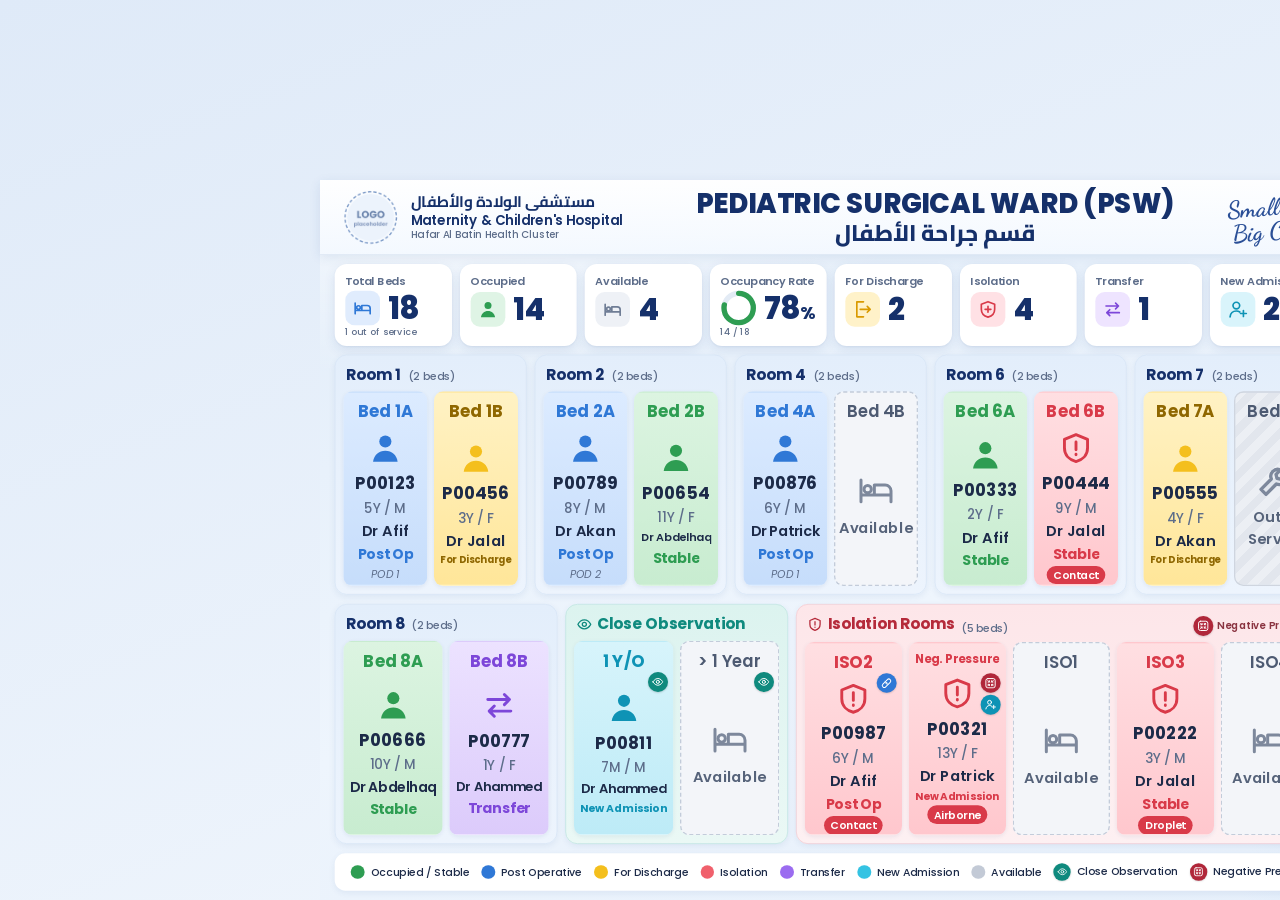
==== index.html @ b3c155cd "Add files via upload" ====
<!DOCTYPE html>
<html lang="en">
<head>
  <meta charset="utf-8">
  <meta name="viewport" content="width=device-width, initial-scale=1">
  <meta name="robots" content="noindex, nofollow">
  <meta name="referrer" content="no-referrer">
  <title>PSW Ward Board</title>
  <link rel="icon" href="assets/icons/favicon.svg" type="image/svg+xml">
  <link rel="preconnect" href="https://fonts.googleapis.com">
  <link rel="preconnect" href="https://fonts.gstatic.com" crossorigin>
  <link href="https://fonts.googleapis.com/css2?family=Poppins:wght@400;500;600;700;800&family=Cairo:wght@500;700;800&family=Dancing+Script:wght@600;700&display=swap" rel="stylesheet">
  <link rel="stylesheet" href="css/style.css">
  <link rel="stylesheet" href="css/dashboard.css">
</head>
<body class="tv">
  <div id="viewport">
    <div id="stage" aria-live="off">

      <header class="hdr">
        <div class="brand">
          <div class="logo-slot"><img id="logo" src="assets/logo-placeholder.png" alt="Hospital logo"></div>
          <div class="brand-text">
            <div class="ar brand-ar" id="hospitalNameAr"></div>
            <div class="brand-en" id="hospitalName"></div>
            <div class="brand-cluster" id="cluster"></div>
          </div>
        </div>
        <div class="title">
          <h1 id="deptName"></h1>
          <div class="ar title-ar" id="deptNameAr"></div>
        </div>
        <div class="tagline" id="tagline"></div>
        <div class="clock">
          <div class="clock-date" id="clockDate">&nbsp;</div>
          <div class="clock-time" id="clockTime">&nbsp;</div>
        </div>
      </header>

      <section class="kpis" id="kpis"></section>

      <main class="ward" id="ward"></main>

      <aside class="side">
        <section class="panel summary">
          <h2 id="h-summary"></h2>
          <div id="summary"></div>
        </section>
        <section class="panel oncall">
          <h2 id="h-oncall"></h2>
          <div id="oncall"></div>
        </section>
        <section class="emergency" id="emergency"></section>
      </aside>

      <footer class="ftr">
        <div class="legend" id="legend"></div>
        <div class="sync" id="sync"></div>
      </footer>

      <div class="conn-banner" id="connBanner" role="status" hidden></div>
    </div>
  </div>
  <div class="fs-hint" id="fsHint">Press F or double-click for full screen</div>

  <script src="js/config.js"></script>
  <script src="js/app.js"></script>
  <script src="js/engine.js"></script>
  <script src="js/seed.js"></script>
  <script src="js/api.js"></script>
  <script src="js/dashboard.js"></script>
</body>
</html>
---- css/style.css ----
/* PSW Smart Ward Board — shared tokens and bed cards */
:root {
  --bg-1: #dfeaf8;
  --bg-2: #f2f7fd;
  --panel: #ffffff;
  --panel-soft: #edf4fc;
  --line: #d5e2f2;
  --navy: #15306a;
  --ink: #1c2a48;
  --muted: #5d6d8a;
  --shadow: 0 6px 18px rgba(33, 72, 140, .10), 0 1px 3px rgba(33, 72, 140, .08);
  --shadow-sm: 0 3px 10px rgba(33, 72, 140, .08);

  /* status palette */
  --stable: #2e9d52;     --stable-bg: #dcf4e1;   --stable-bg2: #c8ecd0;
  --postop: #2f78d6;     --postop-bg: #dcebff;   --postop-bg2: #c6ddfb;
  --discharge: #b88400;  --discharge-bg: #fff2c4; --discharge-bg2: #ffe699; --discharge-dot: #f4bf1d;
  --isolation: #d93a49;  --isolation-bg: #ffdfe2; --isolation-bg2: #ffc7cd;
  --transfer: #7d47d9;   --transfer-bg: #ece2ff;  --transfer-bg2: #dccbfb;
  --newadm: #0e93b5;     --newadm-bg: #d7f4fb;    --newadm-bg2: #bdebf7;
  --avail: #8390a6;      --avail-bg: #f3f5f9;
  --obs: #0f8a7e;
  --np: #b0273a;

  --font: "Poppins", "Cairo", system-ui, "Segoe UI", Arial, sans-serif;
  --font-ar: "Cairo", "Poppins", "Segoe UI", Tahoma, sans-serif;
  --font-script: "Dancing Script", "Segoe Script", "Brush Script MT", cursive;
}

* { box-sizing: border-box; }
[hidden] { display: none !important; }
html, body { margin: 0; padding: 0; }
body { font-family: var(--font); color: var(--ink); -webkit-font-smoothing: antialiased; }
[lang="ar"] body, .ar { font-family: var(--font-ar); }
.ic { width: 1em; height: 1em; flex: none; display: inline-block; vertical-align: middle; }
button { font-family: inherit; }
:focus-visible { outline: 3px solid #2f78d6; outline-offset: 2px; }

/* ------------------------------------------------------------ bed card */
.bedcard {
  --c: var(--stable); --bg: var(--stable-bg); --bg2: var(--stable-bg2);
  position: relative; display: flex; flex-direction: column; min-width: 0;
  border-radius: 14px; border: 2px solid transparent;
  background: linear-gradient(180deg, var(--bg) 0%, var(--bg2) 100%);
  box-shadow: 0 2px 6px rgba(20, 50, 110, .08);
  color: var(--ink); text-align: center; overflow: hidden; padding: 0; font: inherit;
}
.bedcard.s-stable    { --c: var(--stable);    --bg: var(--stable-bg);    --bg2: var(--stable-bg2); }
.bedcard.s-postop    { --c: var(--postop);    --bg: var(--postop-bg);    --bg2: var(--postop-bg2); }
.bedcard.s-discharge { --c: var(--discharge); --bg: var(--discharge-bg); --bg2: var(--discharge-bg2); }
.bedcard.s-isolation { --c: var(--isolation); --bg: var(--isolation-bg); --bg2: var(--isolation-bg2); }
.bedcard.s-transfer  { --c: var(--transfer);  --bg: var(--transfer-bg);  --bg2: var(--transfer-bg2); }
.bedcard.s-newadm    { --c: var(--newadm);    --bg: var(--newadm-bg);    --bg2: var(--newadm-bg2); }
.bedcard.s-available { --c: var(--avail); background: var(--avail-bg); border: 2px dashed #c3ccda; box-shadow: none; }
.bedcard.s-oos {
  --c: #7a8496; border: 2px solid #cfd5df; box-shadow: none;
  background: repeating-linear-gradient(135deg, #eceff4 0 12px, #e2e6ed 12px 24px);
}

.bc-head { display: flex; align-items: center; justify-content: center; gap: 4px; padding: .5em .4em 0; position: relative; }
.bc-label { font-weight: 700; color: var(--c); white-space: nowrap; overflow: hidden; max-width: 100%; }
.s-available .bc-label, .s-oos .bc-label { color: #4d5a72; font-weight: 600; }
.s-discharge .bc-label { color: #8f6700; }
.bc-badges { position: absolute; top: 2.25em; right: .3em; display: flex; flex-direction: column; gap: 3px; }
.badge {
  display: grid; place-items: center; width: 1.35em; height: 1.35em; border-radius: 50%;
  color: #fff; font-size: .8em; box-shadow: 0 1px 3px rgba(0,0,0,.18);
}
.badge .ic { width: .8em; height: .8em; }
.b-obs { background: var(--obs); }
.b-np { background: var(--np); }
.b-iso { background: var(--isolation); }
.b-postop { background: var(--postop); }
.b-newadm { background: var(--newadm); }
.bc-badges .b-obs, .bc-badges .b-np { order: -1; }

.bc-body { flex: 1; display: flex; flex-direction: column; align-items: center; justify-content: center; gap: .12em; padding: .15em .35em .55em; min-width: 0; width: 100%; }
.bc-icon { color: var(--c); font-size: 2.1em; line-height: 1; margin: .05em 0 .12em; }
.s-discharge .bc-icon { color: var(--discharge-dot); }
.s-available .bc-icon, .s-oos .bc-icon { font-size: 2.6em; color: #7d889c; }
.bc-code { font-weight: 700; letter-spacing: .02em; color: var(--ink); }
.bc-hidden { color: var(--muted); }
.bc-meta { color: var(--muted); font-weight: 500; }
.bc-doc { font-weight: 600; color: var(--ink); }
.bc-status { font-weight: 700; color: var(--c); }
.s-discharge .bc-status { color: #8f6700; }
.bc-iso {
  font-weight: 600; font-size: .78em; color: #fff; background: var(--isolation);
  border-radius: 999px; padding: .08em .6em; max-width: 100%;
}
.bc-note { font-size: .78em; color: var(--muted); font-style: italic; }
.bc-empty { font-weight: 600; color: #56637a; }
.fit { white-space: nowrap; overflow: hidden; max-width: 100%; text-overflow: clip; }

@keyframes pswChanged {
  0% { box-shadow: 0 0 0 0 rgba(47, 120, 214, .0); }
  25% { box-shadow: 0 0 0 6px rgba(47, 120, 214, .45); }
  100% { box-shadow: 0 0 0 0 rgba(47, 120, 214, 0); }
}
.bedcard.changed { animation: pswChanged 2.4s ease-out 2; }
@media (prefers-reduced-motion: reduce) { .bedcard.changed { animation: none; outline: 3px solid var(--postop); } }

/* legend dots */
.dot { width: .95em; height: .95em; border-radius: 50%; display: inline-block; flex: none; }
.dot.stable { background: var(--stable); } .dot.postop { background: var(--postop); }
.dot.discharge { background: var(--discharge-dot); } .dot.isolation { background: #f0606c; }
.dot.transfer { background: #9b6cf0; } .dot.newadm { background: #34c3e3; } .dot.available { background: #c3cad6; }
---- css/dashboard.css ----
/* PSW Smart Ward Board — TV dashboard. Designed on a fixed 1920×1080 stage, scaled to the screen. */
html, body.tv { width: 100%; height: 100%; overflow: hidden; background: #cfdff2; }
body.tv.hide-cursor { cursor: none; }
#viewport { position: fixed; inset: 0; display: grid; place-items: center; overflow: hidden;
  background: linear-gradient(160deg, var(--bg-1), var(--bg-2)); }
#stage {
  width: 1920px; height: 1080px; flex: none; position: relative;
  transform-origin: center center; transform: scale(var(--scale, 1));
  display: grid; grid-template-columns: 1fr 372px; grid-template-rows: 112px 122px 1fr 56px;
  gap: 14px 16px; padding: 0 22px 14px;
  background:
    radial-gradient(1200px 500px at 10% 0%, rgba(255,255,255,.75), transparent 60%),
    radial-gradient(900px 600px at 100% 100%, rgba(197, 222, 250, .6), transparent 60%),
    linear-gradient(165deg, #e2edf9 0%, #eef5fd 55%, #e4eefa 100%);
  font-size: 19px;
}

/* ------------------------------------------------------------ header */
.hdr {
  grid-column: 1 / -1; margin: 0 -22px; padding: 0 34px;
  display: grid; grid-template-columns: 500px 1fr 300px 262px; align-items: center; gap: 12px;
  background: linear-gradient(180deg, rgba(255,255,255,.95), rgba(244,249,255,.9));
  box-shadow: 0 4px 16px rgba(33, 72, 140, .10); border-bottom: 1px solid #dbe6f4;
}
.brand { display: flex; align-items: center; gap: 18px; min-width: 0; }
.logo-slot { width: 84px; height: 84px; flex: none; display: grid; place-items: center; }
.logo-slot img { max-width: 100%; max-height: 100%; object-fit: contain; }
.brand-text { min-width: 0; line-height: 1.25; }
.brand-ar { font-size: 23px; font-weight: 700; color: var(--navy); }
.brand-en { font-size: 20px; font-weight: 600; color: var(--navy); white-space: nowrap; }
.brand-cluster { font-size: 15px; color: var(--muted); font-weight: 500; }
.title { text-align: center; line-height: 1.1; min-width: 0; }
.title h1 { margin: 0; font-size: 41px; font-weight: 800; color: var(--navy); letter-spacing: .005em; white-space: nowrap; }
.title-ar { font-size: 34px; font-weight: 800; color: var(--navy); margin-top: 2px; }
.tagline {
  font-family: var(--font-script); font-size: 36px; font-weight: 700; color: #2a4f97; line-height: 1;
  transform: rotate(-5deg); text-align: center; white-space: pre-line;
}
.tagline .heart { color: #3b6fd0; font-family: var(--font); font-size: .7em; }
.clock { border-left: 2px solid #c9d8ec; padding-left: 26px; line-height: 1.15; }
.clock-date { font-size: 23px; font-weight: 600; color: var(--ink); }
.clock-time { font-size: 46px; font-weight: 800; color: var(--navy); letter-spacing: .01em; font-variant-numeric: tabular-nums; }
.clock-time small { font-size: 22px; font-weight: 700; margin-left: 4px; }

/* ------------------------------------------------------------ KPI cards */
.kpis { grid-column: 1; grid-row: 2; display: grid; grid-template-columns: repeat(8, 1fr); gap: 12px; }
.kpi {
  background: var(--panel); border-radius: 18px; box-shadow: var(--shadow);
  padding: 14px 14px 10px 16px; display: grid; grid-template-rows: auto 1fr auto; min-width: 0;
}
.kpi-label { font-size: 16.5px; font-weight: 600; color: var(--muted); white-space: nowrap; overflow: hidden; }
.kpi-main { display: flex; align-items: center; gap: 12px; }
.kpi-icon { width: 52px; height: 52px; border-radius: 14px; display: grid; place-items: center; font-size: 30px; flex: none; }
.kpi-value { font-size: 46px; font-weight: 800; color: var(--navy); line-height: 1; font-variant-numeric: tabular-nums; }
.kpi-value .pct { font-size: 26px; font-weight: 700; }
.kpi-sub { font-size: 13.5px; color: var(--muted); font-weight: 500; white-space: nowrap; min-height: 16px; }
.kpi.k-total .kpi-icon { background: #e0ecfd; color: var(--postop); }
.kpi.k-occ .kpi-icon { background: #dff4e5; color: var(--stable); }
.kpi.k-avail .kpi-icon { background: #eef1f6; color: #6f7d95; }
.kpi.k-disc .kpi-icon { background: #fff2c9; color: #d99a00; }
.kpi.k-iso .kpi-icon { background: #ffe1e5; color: var(--isolation); }
.kpi.k-trans .kpi-icon { background: #eee4ff; color: var(--transfer); }
.kpi.k-new .kpi-icon { background: #d9f4fb; color: var(--newadm); }
.ring { width: 54px; height: 54px; flex: none; }
.ring .track { stroke: #e3ebf5; }
.ring .val { stroke: var(--stable); transition: stroke-dashoffset .8s ease; }
.ring.high .val { stroke: #e08a00; }
.ring.full .val { stroke: var(--isolation); }

/* ------------------------------------------------------------ ward map */
.ward { grid-column: 1; grid-row: 3; display: flex; flex-direction: column; gap: 14px; min-height: 0; }
.ward-row { flex: 1; display: flex; gap: 12px; min-height: 0; }
.room {
  display: flex; flex-direction: column; min-width: 0; border-radius: 18px; padding: 10px 12px 12px;
  background: linear-gradient(180deg, #e3eefb, #edf4fd); border: 1px solid #d3e2f5; box-shadow: var(--shadow-sm);
}
.room-h { display: flex; align-items: baseline; gap: 10px; padding: 2px 4px 8px; white-space: nowrap; overflow: hidden; }
.room-h .name { font-size: 23px; font-weight: 700; color: var(--navy); display: inline-flex; align-items: center; gap: 8px; }
.room-h .count { font-size: 16px; color: var(--muted); font-weight: 500; }
.room-beds { flex: 1; display: grid; gap: 10px; min-height: 0; }
.room.t-obs { background: linear-gradient(180deg, #dcf3ef, #eaf8f5); border-color: #b8e3dc; }
.room.t-obs .room-h .name { color: var(--obs); }
.room.t-iso { background: linear-gradient(180deg, #fde6e9, #fdf0f2); border-color: #f5c4cb; }
.room.t-iso .room-h .name { color: #b52a3a; }
.room.t-iso .room-h .np-key { font-size: 15px; color: #8a3340; font-weight: 600; display: inline-flex; align-items: center; gap: 6px; margin-left: auto; }
.np-key .badge { font-size: 17px; }

.tv .bedcard { font-size: 20px; }
.tv .bc-label { font-size: 25px; }
.tv .bc-icon { font-size: 52px; }
.tv .s-available .bc-icon, .tv .s-oos .bc-icon { font-size: 60px; }
.tv .bc-code { font-size: 25px; }
.tv .bc-meta { font-size: 20px; }
.tv .bc-doc { font-size: 22px; }
.tv .bc-status { font-size: 21px; }
.tv .bc-iso { font-size: 16px; }
.tv .bc-note { font-size: 16px; }
.tv .bc-empty { font-size: 22px; }
.tv .badge { font-size: 22px; }

.ward-msg {
  flex: 1; display: grid; place-items: center; text-align: center; background: var(--panel); border-radius: 18px;
  box-shadow: var(--shadow); padding: 40px; color: var(--ink);
}
.ward-msg h2 { font-size: 34px; color: var(--navy); margin: 0 0 10px; }
.ward-msg p { font-size: 22px; color: var(--muted); max-width: 900px; margin: 0 auto; }

/* ------------------------------------------------------------ sidebar */
.side { grid-column: 2; grid-row: 2 / 4; display: flex; flex-direction: column; gap: 14px; min-height: 0; }
.panel { background: var(--panel); border-radius: 18px; box-shadow: var(--shadow); padding: 14px 20px 12px; }
.panel h2 { margin: 0 0 8px; font-size: 25px; font-weight: 700; color: var(--navy); display: flex; align-items: center; gap: 12px; }
.panel h2 .ic { font-size: 30px; color: var(--postop); }
.sum-row { display: flex; align-items: center; gap: 14px; padding: 6.5px 2px; border-bottom: 1px solid #e6edf7; font-size: 19.5px; font-weight: 500; }
.sum-row:last-child { border-bottom: 0; }
.sum-row .dot { font-size: 22px; }
.sum-row .v { margin-left: auto; font-weight: 800; font-size: 24px; color: var(--navy); font-variant-numeric: tabular-nums; }
.oncall { flex: 1; display: flex; flex-direction: column; min-height: 0; }
#oncall { display: flex; flex-direction: column; gap: 8px; flex: 1; justify-content: space-between; }
.oc-row { display: flex; align-items: center; gap: 12px; background: #f1f6fd; border: 1px solid #e0eaf6; border-radius: 14px; padding: 8px 14px; }
.oc-row .ic { font-size: 28px; color: var(--postop); }
.oc-row.nurse .ic { color: var(--obs); }
.oc-role { font-size: 15.5px; color: var(--muted); font-weight: 500; }
.oc-name { font-size: 21px; color: var(--navy); font-weight: 700; white-space: nowrap; overflow: hidden; text-overflow: ellipsis; }
.oc-name.empty { color: #9aa6ba; font-weight: 500; font-style: italic; font-size: 18px; }
.oc-shift { margin-left: auto; font-size: 14px; color: var(--muted); text-align: right; white-space: nowrap; }
.oc-text { min-width: 0; }
.emergency { display: flex; flex-direction: column; gap: 10px; }
.em { display: flex; align-items: center; gap: 12px; border-radius: 14px; padding: 11px 18px; font-size: 20px; font-weight: 600; box-shadow: var(--shadow-sm); }
.em .ic { font-size: 28px; }
.em .ext { margin-left: auto; font-size: 30px; font-weight: 800; font-variant-numeric: tabular-nums; letter-spacing: .02em; }
.em .ext.empty { font-size: 17px; font-weight: 500; font-style: italic; opacity: .75; }
.em.rrt { background: #ffe6e9; color: #c52839; border: 1.5px solid #f6bcc3; }
.em.cb { background: #e3eeff; color: #1f5fc4; border: 1.5px solid #8fb5ee; }

/* ------------------------------------------------------------ footer */
.ftr { grid-column: 1 / -1; grid-row: 4; display: flex; gap: 16px; align-items: stretch; }
.legend { flex: 1; display: flex; align-items: center; justify-content: space-between; gap: 14px; background: var(--panel); border-radius: 16px; box-shadow: var(--shadow-sm); padding: 0 24px; font-size: 16px; font-weight: 500; white-space: nowrap; overflow: hidden; }
.legend span { display: inline-flex; align-items: center; gap: 9px; }
.legend .dot { font-size: 22px; }
.legend .badge { font-size: 19px; }
.sync { width: 372px; flex: none; display: flex; align-items: center; gap: 12px; background: var(--panel); border-radius: 16px; box-shadow: var(--shadow-sm); padding: 0 18px; font-size: 15.5px; color: var(--muted); }
.sync .pill { display: inline-flex; align-items: center; gap: 7px; font-weight: 700; border-radius: 999px; padding: 4px 12px; font-size: 15px; white-space: nowrap; }
.sync .pill.ok { background: #dcf4e1; color: #1f7a3d; }
.sync .pill.ok::before { content: ""; width: 9px; height: 9px; border-radius: 50%; background: #2e9d52; box-shadow: 0 0 0 3px rgba(46,157,82,.25); }
.sync .pill.err { background: #ffe0e3; color: #b3202f; }
.sync .pill.demo { background: #fff2c4; color: #7a5800; }
.sync .when { line-height: 1.2; }
.sync .when b { color: var(--ink); font-variant-numeric: tabular-nums; }
.sync .priv { margin-left: auto; display: inline-flex; align-items: center; gap: 5px; font-size: 14px; color: #1f5fc4; font-weight: 600; }

/* ------------------------------------------------------------ connection states */
.conn-banner {
  position: absolute; left: 50%; top: 124px; transform: translateX(-50%); z-index: 20;
  display: flex; align-items: center; gap: 14px; padding: 12px 28px; border-radius: 999px;
  background: #b3202f; color: #fff; font-size: 22px; font-weight: 600; box-shadow: 0 10px 30px rgba(120, 10, 20, .35);
  white-space: nowrap;
}
.conn-banner .ic { font-size: 28px; }
.conn-banner[hidden] { display: none; }
#stage.stale .ward, #stage.stale .kpis, #stage.stale .summary { filter: grayscale(.85) opacity(.55); }
#stage.stale .conn-banner { background: #7a0d18; }

.fs-hint { position: fixed; bottom: 18px; left: 50%; transform: translateX(-50%); background: rgba(21,48,106,.9); color: #fff;
  padding: 8px 18px; border-radius: 999px; font: 500 14px var(--font); opacity: 0; transition: opacity .4s; pointer-events: none; }
.fs-hint.show { opacity: 1; }
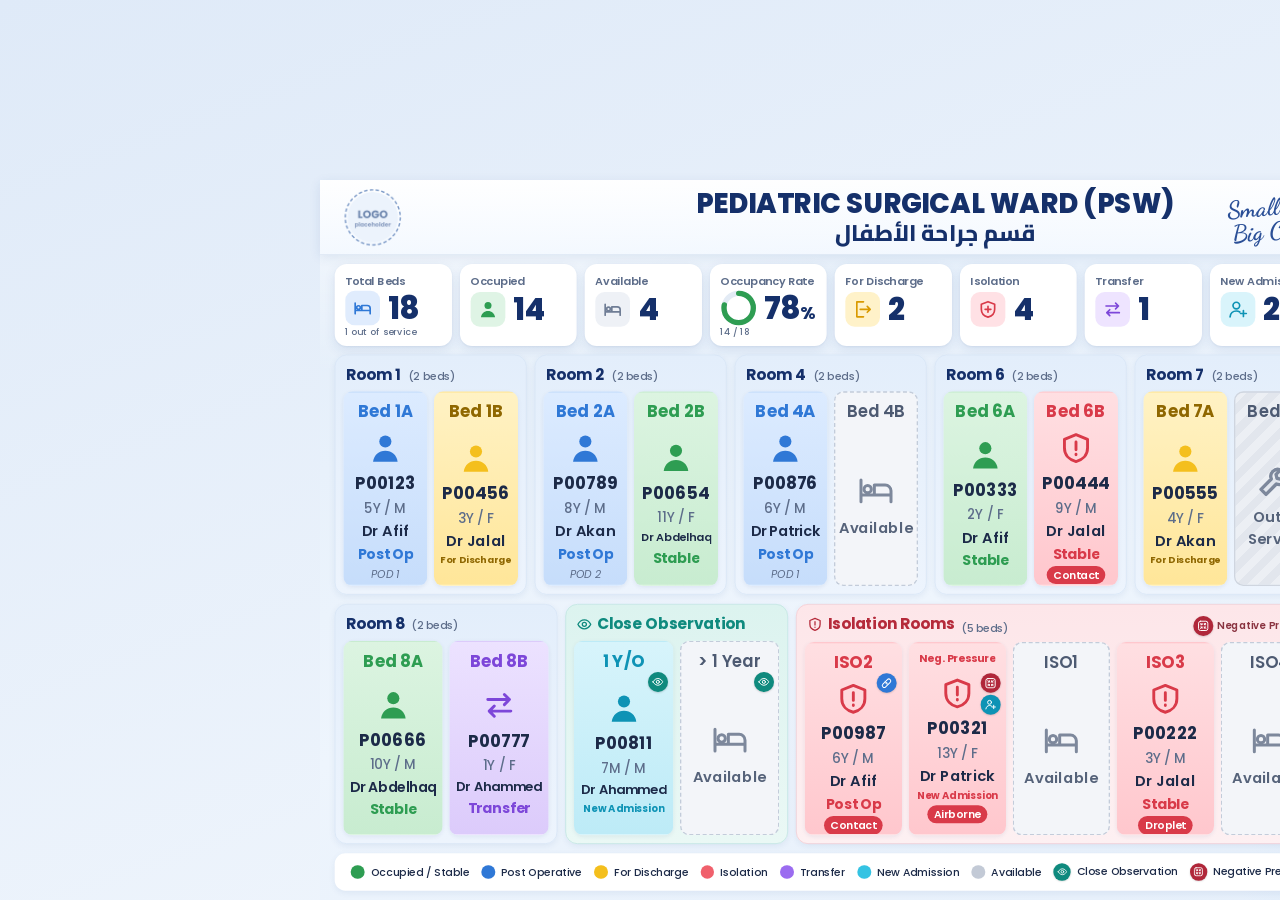
==== commit 386aa398: "Update index.html" ====
--- a/index.html
+++ b/index.html
@@ -2,66 +2,250 @@
 <html lang="en">
 <head>
   <meta charset="utf-8">
-  <meta name="viewport" content="width=device-width, initial-scale=1">
+
+  <meta
+    name="viewport"
+    content="width=device-width, initial-scale=1, viewport-fit=cover"
+  >
+
   <meta name="robots" content="noindex, nofollow">
   <meta name="referrer" content="no-referrer">
+
   <title>PSW Ward Board</title>
-  <link rel="icon" href="assets/icons/favicon.svg" type="image/svg+xml">
+
+  <link
+    rel="icon"
+    href="assets/icons/favicon.svg"
+    type="image/svg+xml"
+  >
+
   <link rel="preconnect" href="https://fonts.googleapis.com">
   <link rel="preconnect" href="https://fonts.gstatic.com" crossorigin>
-  <link href="https://fonts.googleapis.com/css2?family=Poppins:wght@400;500;600;700;800&family=Cairo:wght@500;700;800&family=Dancing+Script:wght@600;700&display=swap" rel="stylesheet">
+
+  <link
+    href="https://fonts.googleapis.com/css2?family=Poppins:wght@400;500;600;700;800&family=Cairo:wght@500;700;800&family=Dancing+Script:wght@600;700&display=swap"
+    rel="stylesheet"
+  >
+
   <link rel="stylesheet" href="css/style.css">
   <link rel="stylesheet" href="css/dashboard.css">
+
+  <!-- Logo adjustment -->
+  <style>
+    .brand {
+      display: flex;
+      align-items: center;
+      justify-content: flex-start;
+    }
+
+    .logo-slot {
+      display: flex;
+      align-items: center;
+      justify-content: flex-start;
+
+      /* Wider space for the new horizontal logo */
+      width: 390px;
+      height: 90px;
+
+      overflow: visible;
+      flex-shrink: 0;
+    }
+
+    .logo-slot img,
+    #logo {
+      display: block;
+      width: 100%;
+      height: 100%;
+      max-width: 100%;
+      max-height: 100%;
+      object-fit: contain;
+      object-position: left center;
+    }
+
+    /* The new logo already contains the hospital/cluster text */
+    .brand-text {
+      display: none !important;
+    }
+  </style>
 </head>
+
 <body class="tv">
+
   <div id="viewport">
+
     <div id="stage" aria-live="off">
 
+      <!-- =========================
+           HEADER
+      ========================== -->
       <header class="hdr">
+
+        <!-- Hospital / Cluster Logo -->
         <div class="brand">
-          <div class="logo-slot"><img id="logo" src="assets/logo-placeholder.png" alt="Hospital logo"></div>
+
+          <div class="logo-slot">
+            <img
+              id="logo"
+              src="assets/logo-placeholder.png.png"
+              alt="Hafr Al Batin Health Cluster - Maternity and Children Hospital"
+            >
+          </div>
+
+          <!-- Kept for JS compatibility but hidden by CSS -->
           <div class="brand-text">
-            <div class="ar brand-ar" id="hospitalNameAr"></div>
-            <div class="brand-en" id="hospitalName"></div>
-            <div class="brand-cluster" id="cluster"></div>
-          </div>
-        </div>
+            <div
+              class="ar brand-ar"
+              id="hospitalNameAr">
+            </div>
+
+            <div
+              class="brand-en"
+              id="hospitalName">
+            </div>
+
+            <div
+              class="brand-cluster"
+              id="cluster">
+            </div>
+          </div>
+
+        </div>
+
+
+        <!-- Department Title -->
         <div class="title">
+
           <h1 id="deptName"></h1>
-          <div class="ar title-ar" id="deptNameAr"></div>
-        </div>
-        <div class="tagline" id="tagline"></div>
+
+          <div
+            class="ar title-ar"
+            id="deptNameAr">
+          </div>
+
+        </div>
+
+
+        <!-- Tagline -->
+        <div
+          class="tagline"
+          id="tagline">
+        </div>
+
+
+        <!-- Date / Time -->
         <div class="clock">
-          <div class="clock-date" id="clockDate">&nbsp;</div>
-          <div class="clock-time" id="clockTime">&nbsp;</div>
-        </div>
+
+          <div
+            class="clock-date"
+            id="clockDate">
+            &nbsp;
+          </div>
+
+          <div
+            class="clock-time"
+            id="clockTime">
+            &nbsp;
+          </div>
+
+        </div>
+
       </header>
 
-      <section class="kpis" id="kpis"></section>
-
-      <main class="ward" id="ward"></main>
-
+
+      <!-- =========================
+           KPI CARDS
+      ========================== -->
+      <section
+        class="kpis"
+        id="kpis">
+      </section>
+
+
+      <!-- =========================
+           WARD / BEDS
+      ========================== -->
+      <main
+        class="ward"
+        id="ward">
+      </main>
+
+
+      <!-- =========================
+           RIGHT SIDE PANEL
+      ========================== -->
       <aside class="side">
+
+        <!-- Ward Summary -->
         <section class="panel summary">
+
           <h2 id="h-summary"></h2>
+
           <div id="summary"></div>
+
         </section>
+
+
+        <!-- On Call Team -->
         <section class="panel oncall">
+
           <h2 id="h-oncall"></h2>
+
           <div id="oncall"></div>
+
         </section>
-        <section class="emergency" id="emergency"></section>
+
+
+        <!-- Emergency Teams -->
+        <section
+          class="emergency"
+          id="emergency">
+        </section>
+
       </aside>
 
+
+      <!-- =========================
+           FOOTER
+      ========================== -->
       <footer class="ftr">
-        <div class="legend" id="legend"></div>
-        <div class="sync" id="sync"></div>
+
+        <div
+          class="legend"
+          id="legend">
+        </div>
+
+        <div
+          class="sync"
+          id="sync">
+        </div>
+
       </footer>
 
-      <div class="conn-banner" id="connBanner" role="status" hidden></div>
+
+      <!-- Connection Status -->
+      <div
+        class="conn-banner"
+        id="connBanner"
+        role="status"
+        hidden>
+      </div>
+
     </div>
+
   </div>
-  <div class="fs-hint" id="fsHint">Press F or double-click for full screen</div>
+
+
+  <!-- Full Screen Hint -->
+  <div
+    class="fs-hint"
+    id="fsHint">
+    Press F or double-click for full screen
+  </div>
+
+
+  <!-- =========================
+       JAVASCRIPT
+  ========================== -->
 
   <script src="js/config.js"></script>
   <script src="js/app.js"></script>
@@ -69,5 +253,6 @@
   <script src="js/seed.js"></script>
   <script src="js/api.js"></script>
   <script src="js/dashboard.js"></script>
+
 </body>
 </html>
--- a/css/dashboard.css
+++ b/css/dashboard.css
@@ -5,7 +5,10 @@
   background: linear-gradient(160deg, var(--bg-1), var(--bg-2)); }
 #stage {
   width: 1920px; height: 1080px; flex: none; position: relative;
-  transform-origin: center center; transform: scale(var(--scale, 1));
+  /* Safe initial scale prevents iOS Safari from showing only the empty centre of
+     the 1920x1080 canvas before JavaScript has measured the visual viewport. */
+  --scale: 1;
+  transform-origin: center center; transform: scale(var(--scale));
   display: grid; grid-template-columns: 1fr 372px; grid-template-rows: 112px 122px 1fr 56px;
   gap: 14px 16px; padding: 0 22px 14px;
   background:
@@ -163,3 +166,11 @@
 .fs-hint { position: fixed; bottom: 18px; left: 50%; transform: translateX(-50%); background: rgba(21,48,106,.9); color: #fff;
   padding: 8px 18px; border-radius: 999px; font: 500 14px var(--font); opacity: 0; transition: opacity .4s; pointer-events: none; }
 .fs-hint.show { opacity: 1; }
+
+
+/* iPhone/iPad first-paint fallbacks. JavaScript replaces these values as soon as
+   visualViewport is available; these rules keep the board visible if that first
+   measurement is delayed by Safari's dynamic browser chrome. */
+@media (max-width: 600px) and (orientation: portrait) { #stage { --scale: .20; } }
+@media (min-width: 601px) and (max-width: 1100px) and (orientation: portrait) { #stage { --scale: .38; } }
+@media (max-height: 600px) and (orientation: landscape) { #stage { --scale: .42; } }
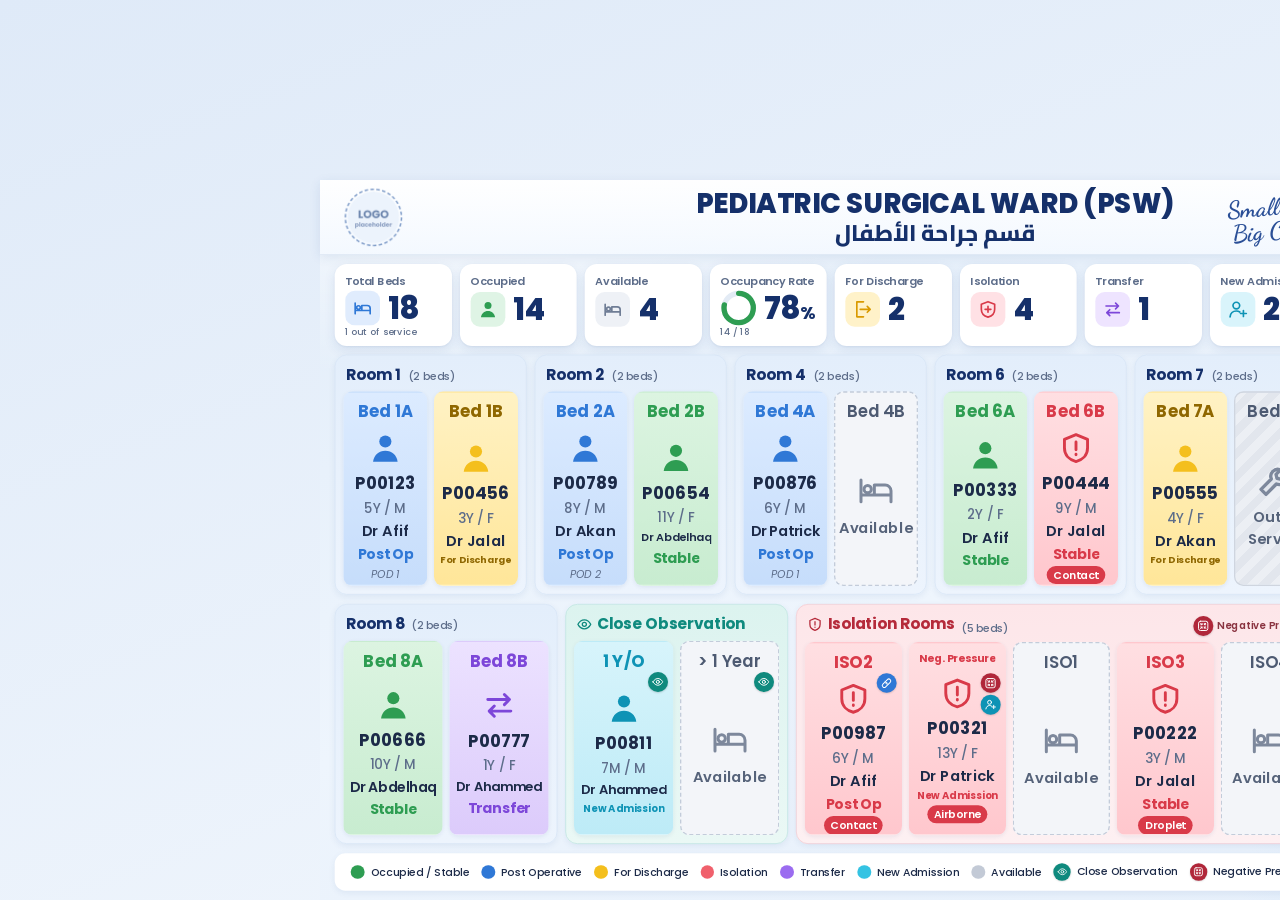
==== commit 293b2998: "Update index.html" ====
--- a/index.html
+++ b/index.html
@@ -30,12 +30,15 @@
   <link rel="stylesheet" href="css/style.css">
   <link rel="stylesheet" href="css/dashboard.css">
 
-  <!-- Logo adjustment -->
+  <!-- New Hospital / Health Cluster Logo -->
   <style>
+
+    /* Logo container */
     .brand {
       display: flex;
       align-items: center;
       justify-content: flex-start;
+      min-width: 0;
     }
 
     .logo-slot {
@@ -43,56 +46,82 @@
       align-items: center;
       justify-content: flex-start;
 
-      /* Wider space for the new horizontal logo */
       width: 390px;
-      height: 90px;
-
+      height: 92px;
+
+      flex-shrink: 0;
       overflow: visible;
-      flex-shrink: 0;
     }
 
+    /* New logo */
     .logo-slot img,
     #logo {
       display: block;
+
       width: 100%;
       height: 100%;
+
       max-width: 100%;
       max-height: 100%;
+
       object-fit: contain;
       object-position: left center;
     }
 
-    /* The new logo already contains the hospital/cluster text */
+    /*
+      The new logo already contains:
+      - تجمع حفر الباطن الصحي
+      - Hafr Al Batin Health Cluster
+      - Maternity and Children Hospital
+
+      Therefore the old text is hidden.
+    */
     .brand-text {
       display: none !important;
     }
+
   </style>
 </head>
 
+
 <body class="tv">
 
   <div id="viewport">
 
     <div id="stage" aria-live="off">
 
-      <!-- =========================
+
+      <!-- =====================================
            HEADER
-      ========================== -->
+      ====================================== -->
+
       <header class="hdr">
 
-        <!-- Hospital / Cluster Logo -->
+
+        <!-- Hospital / Health Cluster Logo -->
+
         <div class="brand">
 
           <div class="logo-slot">
+
             <img
               id="logo"
-              src="assets/logo-placeholder.png.png"
+              src="assets/mch-cluster-logo.png"
               alt="Hafr Al Batin Health Cluster - Maternity and Children Hospital"
             >
-          </div>
-
-          <!-- Kept for JS compatibility but hidden by CSS -->
+
+          </div>
+
+
+          <!--
+            Kept in the HTML for compatibility
+            with the existing JavaScript.
+            Hidden by CSS because the logo
+            already contains this information.
+          -->
+
           <div class="brand-text">
+
             <div
               class="ar brand-ar"
               id="hospitalNameAr">
@@ -107,12 +136,17 @@
               class="brand-cluster"
               id="cluster">
             </div>
-          </div>
-
-        </div>
-
-
-        <!-- Department Title -->
+
+          </div>
+
+        </div>
+
+
+
+        <!-- =====================================
+             DEPARTMENT NAME
+        ====================================== -->
+
         <div class="title">
 
           <h1 id="deptName"></h1>
@@ -125,14 +159,22 @@
         </div>
 
 
-        <!-- Tagline -->
+
+        <!-- =====================================
+             TAGLINE
+        ====================================== -->
+
         <div
           class="tagline"
           id="tagline">
         </div>
 
 
-        <!-- Date / Time -->
+
+        <!-- =====================================
+             DATE & TIME
+        ====================================== -->
+
         <div class="clock">
 
           <div
@@ -152,30 +194,38 @@
       </header>
 
 
-      <!-- =========================
+
+      <!-- =====================================
            KPI CARDS
-      ========================== -->
+      ====================================== -->
+
       <section
         class="kpis"
         id="kpis">
       </section>
 
 
-      <!-- =========================
-           WARD / BEDS
-      ========================== -->
+
+      <!-- =====================================
+           WARD / PATIENT BEDS
+      ====================================== -->
+
       <main
         class="ward"
         id="ward">
       </main>
 
 
-      <!-- =========================
-           RIGHT SIDE PANEL
-      ========================== -->
+
+      <!-- =====================================
+           RIGHT SIDE
+      ====================================== -->
+
       <aside class="side">
 
+
         <!-- Ward Summary -->
+
         <section class="panel summary">
 
           <h2 id="h-summary"></h2>
@@ -185,7 +235,9 @@
         </section>
 
 
+
         <!-- On Call Team -->
+
         <section class="panel oncall">
 
           <h2 id="h-oncall"></h2>
@@ -195,18 +247,23 @@
         </section>
 
 
+
         <!-- Emergency Teams -->
+
         <section
           class="emergency"
           id="emergency">
         </section>
 
+
       </aside>
 
 
-      <!-- =========================
+
+      <!-- =====================================
            FOOTER
-      ========================== -->
+      ====================================== -->
+
       <footer class="ftr">
 
         <div
@@ -222,7 +279,11 @@
       </footer>
 
 
-      <!-- Connection Status -->
+
+      <!-- =====================================
+           CONNECTION STATUS
+      ====================================== -->
+
       <div
         class="conn-banner"
         id="connBanner"
@@ -230,12 +291,17 @@
         hidden>
       </div>
 
+
     </div>
 
   </div>
 
 
-  <!-- Full Screen Hint -->
+
+  <!-- =====================================
+       FULL SCREEN MESSAGE
+  ====================================== -->
+
   <div
     class="fs-hint"
     id="fsHint">
@@ -243,16 +309,23 @@
   </div>
 
 
-  <!-- =========================
+
+  <!-- =====================================
        JAVASCRIPT
-  ========================== -->
+  ====================================== -->
 
   <script src="js/config.js"></script>
+
   <script src="js/app.js"></script>
+
   <script src="js/engine.js"></script>
+
   <script src="js/seed.js"></script>
+
   <script src="js/api.js"></script>
+
   <script src="js/dashboard.js"></script>
+
 
 </body>
 </html>
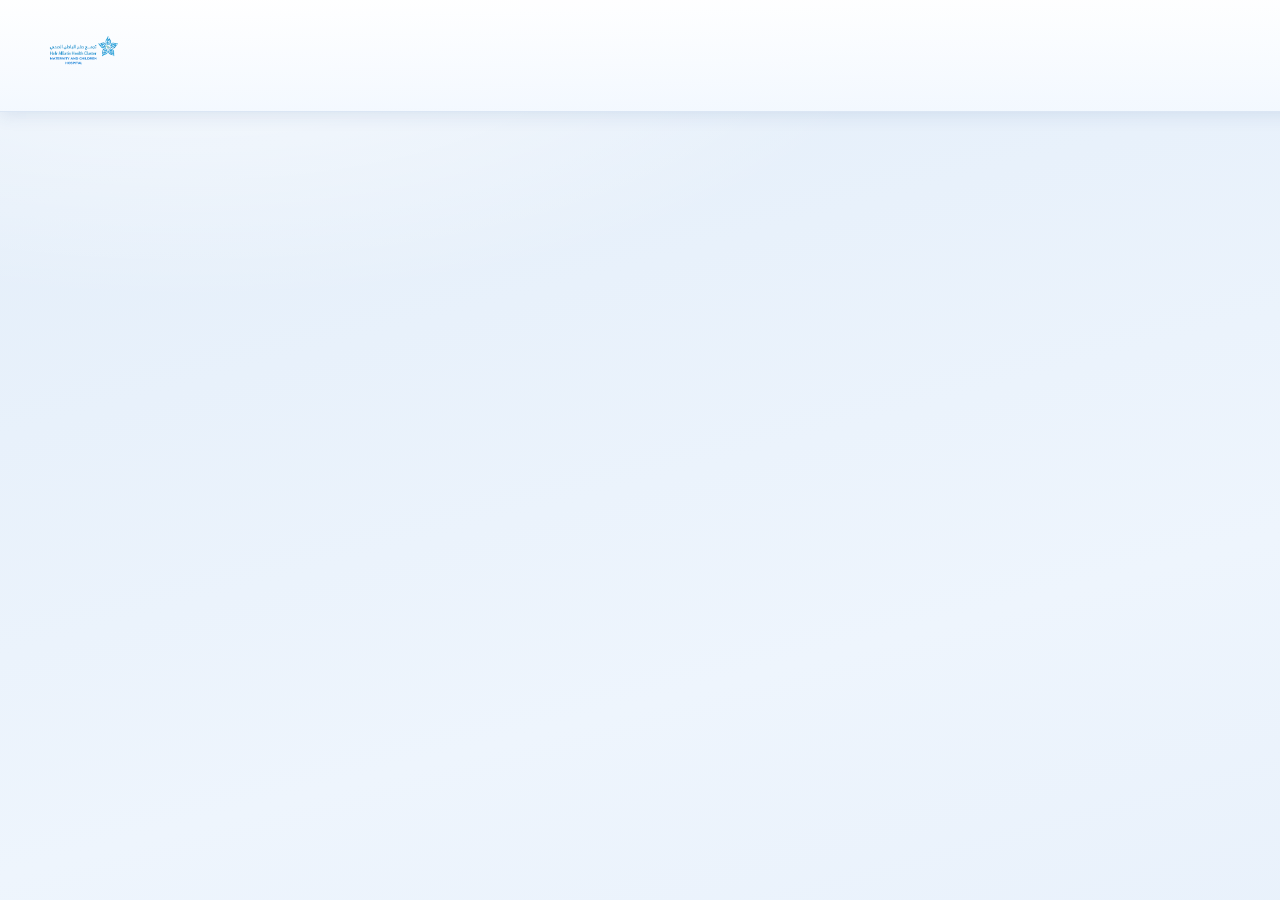
==== commit 225a56ef: "Refactor index.html for clarity and structure Removed unnecessary comments and cleaned up HTML struc" ====
--- a/index.html
+++ b/index.html
@@ -2,22 +2,13 @@
 <html lang="en">
 <head>
   <meta charset="utf-8">
-
-  <meta
-    name="viewport"
-    content="width=device-width, initial-scale=1, viewport-fit=cover"
-  >
-
+  <meta name="viewport" content="width=device-width, initial-scale=1">
   <meta name="robots" content="noindex, nofollow">
   <meta name="referrer" content="no-referrer">
 
   <title>PSW Ward Board</title>
 
-  <link
-    rel="icon"
-    href="assets/icons/favicon.svg"
-    type="image/svg+xml"
-  >
+  <link rel="icon" href="assets/icons/favicon.svg" type="image/svg+xml">
 
   <link rel="preconnect" href="https://fonts.googleapis.com">
   <link rel="preconnect" href="https://fonts.gstatic.com" crossorigin>
@@ -29,303 +20,98 @@
 
   <link rel="stylesheet" href="css/style.css">
   <link rel="stylesheet" href="css/dashboard.css">
-
-  <!-- New Hospital / Health Cluster Logo -->
-  <style>
-
-    /* Logo container */
-    .brand {
-      display: flex;
-      align-items: center;
-      justify-content: flex-start;
-      min-width: 0;
-    }
-
-    .logo-slot {
-      display: flex;
-      align-items: center;
-      justify-content: flex-start;
-
-      width: 390px;
-      height: 92px;
-
-      flex-shrink: 0;
-      overflow: visible;
-    }
-
-    /* New logo */
-    .logo-slot img,
-    #logo {
-      display: block;
-
-      width: 100%;
-      height: 100%;
-
-      max-width: 100%;
-      max-height: 100%;
-
-      object-fit: contain;
-      object-position: left center;
-    }
-
-    /*
-      The new logo already contains:
-      - تجمع حفر الباطن الصحي
-      - Hafr Al Batin Health Cluster
-      - Maternity and Children Hospital
-
-      Therefore the old text is hidden.
-    */
-    .brand-text {
-      display: none !important;
-    }
-
-  </style>
 </head>
-
 
 <body class="tv">
 
   <div id="viewport">
-
     <div id="stage" aria-live="off">
 
-
-      <!-- =====================================
-           HEADER
-      ====================================== -->
-
+      <!-- HEADER -->
       <header class="hdr">
-
-
-        <!-- Hospital / Health Cluster Logo -->
 
         <div class="brand">
 
           <div class="logo-slot">
-
             <img
               id="logo"
               src="assets/mch-cluster-logo.png"
               alt="Hafr Al Batin Health Cluster - Maternity and Children Hospital"
             >
-
           </div>
 
-
-          <!--
-            Kept in the HTML for compatibility
-            with the existing JavaScript.
-            Hidden by CSS because the logo
-            already contains this information.
-          -->
-
           <div class="brand-text">
-
-            <div
-              class="ar brand-ar"
-              id="hospitalNameAr">
-            </div>
-
-            <div
-              class="brand-en"
-              id="hospitalName">
-            </div>
-
-            <div
-              class="brand-cluster"
-              id="cluster">
-            </div>
-
+            <div class="ar brand-ar" id="hospitalNameAr"></div>
+            <div class="brand-en" id="hospitalName"></div>
+            <div class="brand-cluster" id="cluster"></div>
           </div>
 
         </div>
 
-
-
-        <!-- =====================================
-             DEPARTMENT NAME
-        ====================================== -->
-
         <div class="title">
-
           <h1 id="deptName"></h1>
-
-          <div
-            class="ar title-ar"
-            id="deptNameAr">
-          </div>
-
+          <div class="ar title-ar" id="deptNameAr"></div>
         </div>
 
-
-
-        <!-- =====================================
-             TAGLINE
-        ====================================== -->
-
-        <div
-          class="tagline"
-          id="tagline">
-        </div>
-
-
-
-        <!-- =====================================
-             DATE & TIME
-        ====================================== -->
+        <div class="tagline" id="tagline"></div>
 
         <div class="clock">
-
-          <div
-            class="clock-date"
-            id="clockDate">
-            &nbsp;
-          </div>
-
-          <div
-            class="clock-time"
-            id="clockTime">
-            &nbsp;
-          </div>
-
+          <div class="clock-date" id="clockDate">&nbsp;</div>
+          <div class="clock-time" id="clockTime">&nbsp;</div>
         </div>
 
       </header>
 
+      <!-- KPIs -->
+      <section class="kpis" id="kpis"></section>
 
+      <!-- WARD / BEDS -->
+      <main class="ward" id="ward"></main>
 
-      <!-- =====================================
-           KPI CARDS
-      ====================================== -->
-
-      <section
-        class="kpis"
-        id="kpis">
-      </section>
-
-
-
-      <!-- =====================================
-           WARD / PATIENT BEDS
-      ====================================== -->
-
-      <main
-        class="ward"
-        id="ward">
-      </main>
-
-
-
-      <!-- =====================================
-           RIGHT SIDE
-      ====================================== -->
-
+      <!-- RIGHT SIDE -->
       <aside class="side">
 
-
-        <!-- Ward Summary -->
-
         <section class="panel summary">
-
           <h2 id="h-summary"></h2>
-
           <div id="summary"></div>
-
         </section>
 
-
-
-        <!-- On Call Team -->
-
         <section class="panel oncall">
-
           <h2 id="h-oncall"></h2>
-
           <div id="oncall"></div>
-
         </section>
 
-
-
-        <!-- Emergency Teams -->
-
-        <section
-          class="emergency"
-          id="emergency">
-        </section>
-
+        <section class="emergency" id="emergency"></section>
 
       </aside>
 
-
-
-      <!-- =====================================
-           FOOTER
-      ====================================== -->
-
+      <!-- FOOTER -->
       <footer class="ftr">
-
-        <div
-          class="legend"
-          id="legend">
-        </div>
-
-        <div
-          class="sync"
-          id="sync">
-        </div>
-
+        <div class="legend" id="legend"></div>
+        <div class="sync" id="sync"></div>
       </footer>
-
-
-
-      <!-- =====================================
-           CONNECTION STATUS
-      ====================================== -->
 
       <div
         class="conn-banner"
         id="connBanner"
         role="status"
-        hidden>
-      </div>
-
+        hidden
+      ></div>
 
     </div>
-
   </div>
 
-
-
-  <!-- =====================================
-       FULL SCREEN MESSAGE
-  ====================================== -->
-
-  <div
-    class="fs-hint"
-    id="fsHint">
+  <div class="fs-hint" id="fsHint">
     Press F or double-click for full screen
   </div>
 
-
-
-  <!-- =====================================
-       JAVASCRIPT
-  ====================================== -->
-
+  <!-- SCRIPTS - KEEP THIS ORDER -->
   <script src="js/config.js"></script>
-
   <script src="js/app.js"></script>
-
   <script src="js/engine.js"></script>
-
   <script src="js/seed.js"></script>
-
   <script src="js/api.js"></script>
-
   <script src="js/dashboard.js"></script>
-
 
 </body>
 </html>
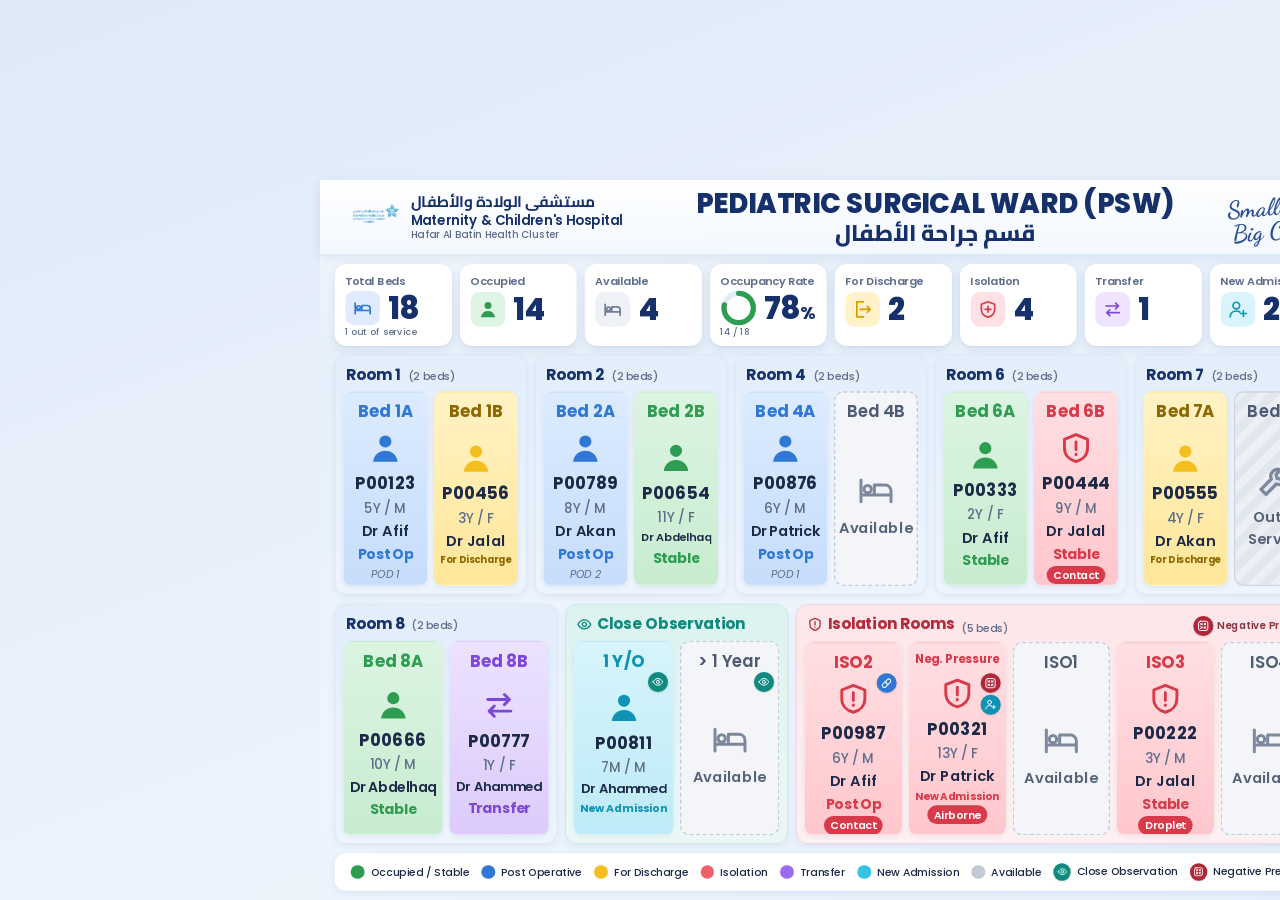
==== commit 72fb65cc: "Update index.html" ====
--- a/index.html
+++ b/index.html
@@ -5,113 +5,69 @@
   <meta name="viewport" content="width=device-width, initial-scale=1">
   <meta name="robots" content="noindex, nofollow">
   <meta name="referrer" content="no-referrer">
-
   <title>PSW Ward Board</title>
-
   <link rel="icon" href="assets/icons/favicon.svg" type="image/svg+xml">
-
   <link rel="preconnect" href="https://fonts.googleapis.com">
   <link rel="preconnect" href="https://fonts.gstatic.com" crossorigin>
-
-  <link
-    href="https://fonts.googleapis.com/css2?family=Poppins:wght@400;500;600;700;800&family=Cairo:wght@500;700;800&family=Dancing+Script:wght@600;700&display=swap"
-    rel="stylesheet"
-  >
-
+  <link href="https://fonts.googleapis.com/css2?family=Poppins:wght@400;500;600;700;800&family=Cairo:wght@500;700;800&family=Dancing+Script:wght@600;700&display=swap" rel="stylesheet">
   <link rel="stylesheet" href="css/style.css">
   <link rel="stylesheet" href="css/dashboard.css">
 </head>
-
 <body class="tv">
-
   <div id="viewport">
     <div id="stage" aria-live="off">
 
-      <!-- HEADER -->
       <header class="hdr">
-
         <div class="brand">
-
-          <div class="logo-slot">
-            <img
-              id="logo"
-              src="assets/mch-cluster-logo.png"
-              alt="Hafr Al Batin Health Cluster - Maternity and Children Hospital"
-            >
-          </div>
-
+          <div class="logo-slot"><img id="logo" src="assets/logo-placeholder.png" alt="Hospital logo"></div>
           <div class="brand-text">
             <div class="ar brand-ar" id="hospitalNameAr"></div>
             <div class="brand-en" id="hospitalName"></div>
             <div class="brand-cluster" id="cluster"></div>
           </div>
-
         </div>
-
         <div class="title">
           <h1 id="deptName"></h1>
           <div class="ar title-ar" id="deptNameAr"></div>
         </div>
-
         <div class="tagline" id="tagline"></div>
-
         <div class="clock">
           <div class="clock-date" id="clockDate">&nbsp;</div>
           <div class="clock-time" id="clockTime">&nbsp;</div>
         </div>
-
       </header>
 
-      <!-- KPIs -->
       <section class="kpis" id="kpis"></section>
 
-      <!-- WARD / BEDS -->
       <main class="ward" id="ward"></main>
 
-      <!-- RIGHT SIDE -->
       <aside class="side">
-
         <section class="panel summary">
           <h2 id="h-summary"></h2>
           <div id="summary"></div>
         </section>
-
         <section class="panel oncall">
           <h2 id="h-oncall"></h2>
           <div id="oncall"></div>
         </section>
-
         <section class="emergency" id="emergency"></section>
-
       </aside>
 
-      <!-- FOOTER -->
       <footer class="ftr">
         <div class="legend" id="legend"></div>
         <div class="sync" id="sync"></div>
       </footer>
 
-      <div
-        class="conn-banner"
-        id="connBanner"
-        role="status"
-        hidden
-      ></div>
-
+      <div class="conn-banner" id="connBanner" role="status" hidden></div>
     </div>
   </div>
+  <div class="fs-hint" id="fsHint">Press F or double-click for full screen</div>
 
-  <div class="fs-hint" id="fsHint">
-    Press F or double-click for full screen
-  </div>
-
-  <!-- SCRIPTS - KEEP THIS ORDER -->
   <script src="js/config.js"></script>
   <script src="js/app.js"></script>
   <script src="js/engine.js"></script>
   <script src="js/seed.js"></script>
   <script src="js/api.js"></script>
   <script src="js/dashboard.js"></script>
-
 </body>
 </html>
